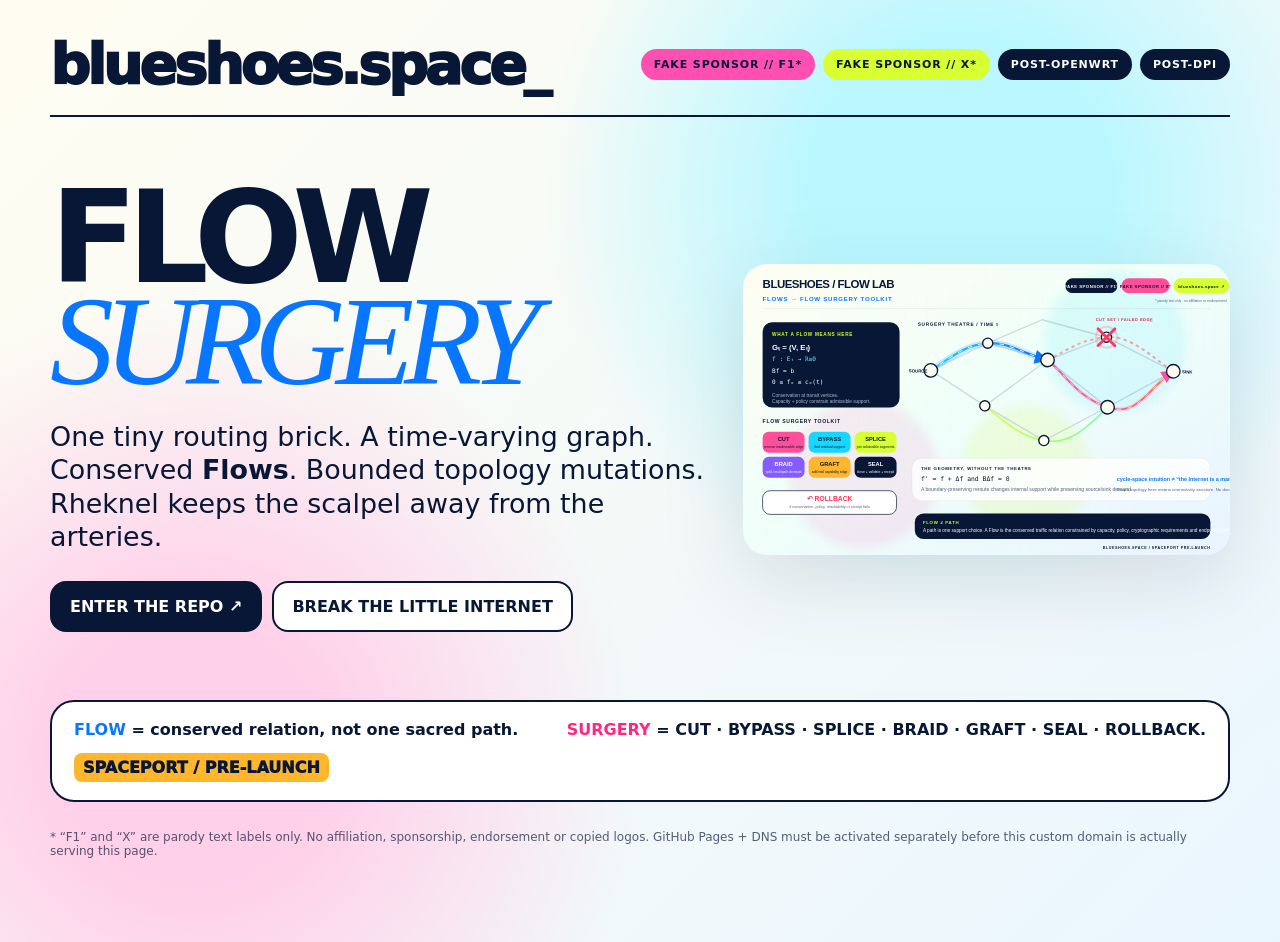
==== docs/index.html @ 3792e221 "docs: add blueshoes.space prelaunch spaceport" ====
<!doctype html>
<html lang="en">
<head>
<meta charset="utf-8" />
<meta name="viewport" content="width=device-width,initial-scale=1" />
<title>blueshoes.space — Flow Surgery Spaceport</title>
<meta name="description" content="Blueshoes Flow Surgery Spaceport: post-OpenWrt, post-VPN, post-DPI, post-quantum routing research." />
<style>
:root{--ink:#071735;--paper:#fffdf1;--cyan:#16d7ff;--pink:#ff4fb2;--lime:#d7ff31;--orange:#ffb62d;--violet:#835dff}
*{box-sizing:border-box}body{margin:0;background:radial-gradient(circle at 75% 20%,#baf7ff 0 12%,transparent 34%),radial-gradient(circle at 15% 80%,#ffd0e9 0 10%,transparent 34%),linear-gradient(135deg,var(--paper),#eaf6ff);color:var(--ink);font-family:Inter,ui-sans-serif,system-ui,-apple-system,BlinkMacSystemFont,"Segoe UI",sans-serif;min-height:100vh}
main{width:min(1180px,calc(100% - 32px));margin:auto;padding:32px 0 72px}.rail{display:flex;gap:10px;flex-wrap:wrap;align-items:center;justify-content:space-between;border-bottom:2px solid var(--ink);padding-bottom:18px}.brand{font-weight:950;font-size:clamp(28px,5vw,56px);letter-spacing:-.06em}.chips{display:flex;gap:8px;flex-wrap:wrap}.chip{padding:9px 13px;border-radius:999px;font-size:11px;font-weight:900;letter-spacing:.08em;background:var(--ink);color:#fff}.chip.f1{background:var(--pink);color:var(--ink)}.chip.x{background:var(--lime);color:var(--ink)}
.hero{padding:70px 0 32px;display:grid;grid-template-columns:1.15fr .85fr;gap:34px;align-items:center}.hero h1{font-size:clamp(54px,10vw,138px);line-height:.8;letter-spacing:-.08em;margin:0}.hero h1 em{font-family:Georgia,serif;font-weight:400;color:#0876ff}.hero p{font-size:clamp(18px,2.1vw,27px);line-height:1.25;max-width:720px}.hero img{width:100%;filter:drop-shadow(0 24px 40px rgba(7,23,53,.12));border-radius:24px}
.actions{display:flex;gap:10px;flex-wrap:wrap;margin-top:24px}.btn{display:inline-block;padding:14px 18px;border:2px solid var(--ink);border-radius:16px;text-decoration:none;color:var(--ink);font-weight:900;background:#fff}.btn.primary{background:var(--ink);color:#fff}.btn:hover{transform:translateY(-2px)}
.band{margin-top:36px;padding:18px 22px;border:2px solid var(--ink);border-radius:24px;background:#fff;display:flex;gap:14px;flex-wrap:wrap;justify-content:space-between;font-weight:800}.flow{color:#0876ff}.surgery{color:#ff277f}.fine{margin-top:28px;font-size:12px;opacity:.68}.status{display:inline-block;background:var(--orange);padding:5px 9px;border-radius:8px;font-weight:950}
@media(max-width:820px){.hero{grid-template-columns:1fr}.hero img{order:-1}.rail{align-items:flex-start}}
@media(prefers-reduced-motion:no-preference){.hero img{animation:float 6s ease-in-out infinite}@keyframes float{50%{transform:translateY(-10px) rotate(.2deg)}}}
</style>
</head>
<body>
<main>
  <div class="rail">
    <div class="brand">blueshoes.space_</div>
    <div class="chips"><span class="chip f1">FAKE SPONSOR // F1*</span><span class="chip x">FAKE SPONSOR // X*</span><span class="chip">POST-OPENWRT</span><span class="chip">POST-DPI</span></div>
  </div>
  <section class="hero">
    <div>
      <h1>FLOW<br/><em>SURGERY</em></h1>
      <p>One tiny routing brick. A time-varying graph. Conserved <strong>Flows</strong>. Bounded topology mutations. Rheknel keeps the scalpel away from the arteries.</p>
      <div class="actions">
        <a class="btn primary" href="https://github.com/timelabs-npo/Blueshoes">ENTER THE REPO ↗</a>
        <a class="btn" href="readme/playground.html">BREAK THE LITTLE INTERNET</a>
      </div>
    </div>
    <img src="readme/assets/flow-surgery.svg" alt="Bright Blueshoes Flow Surgery topology plate" />
  </section>
  <div class="band"><span><span class="flow">FLOW</span> = conserved relation, not one sacred path.</span><span><span class="surgery">SURGERY</span> = CUT · BYPASS · SPLICE · BRAID · GRAFT · SEAL · ROLLBACK.</span><span class="status">SPACEPORT / PRE-LAUNCH</span></div>
  <p class="fine">* “F1” and “X” are parody text labels only. No affiliation, sponsorship, endorsement or copied logos. GitHub Pages + DNS must be activated separately before this custom domain is actually serving this page.</p>
</main>
</body>
</html>
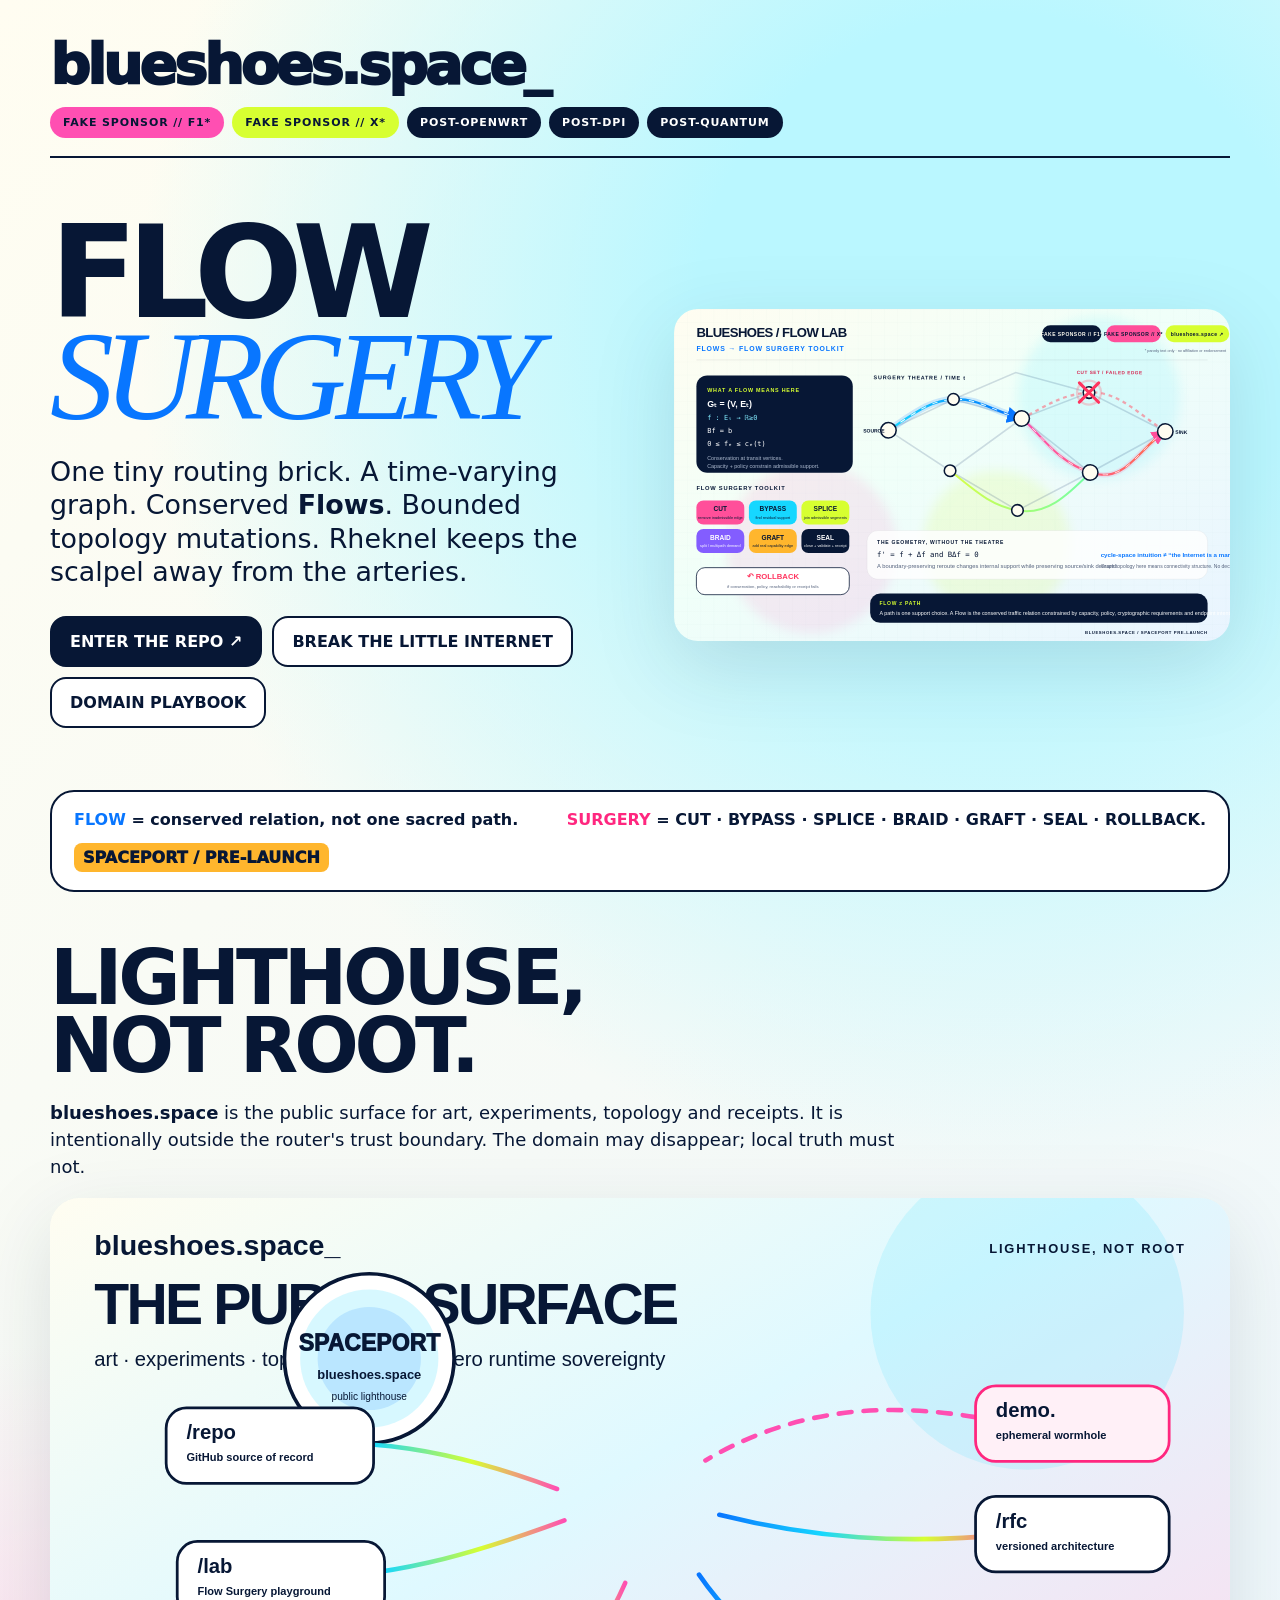
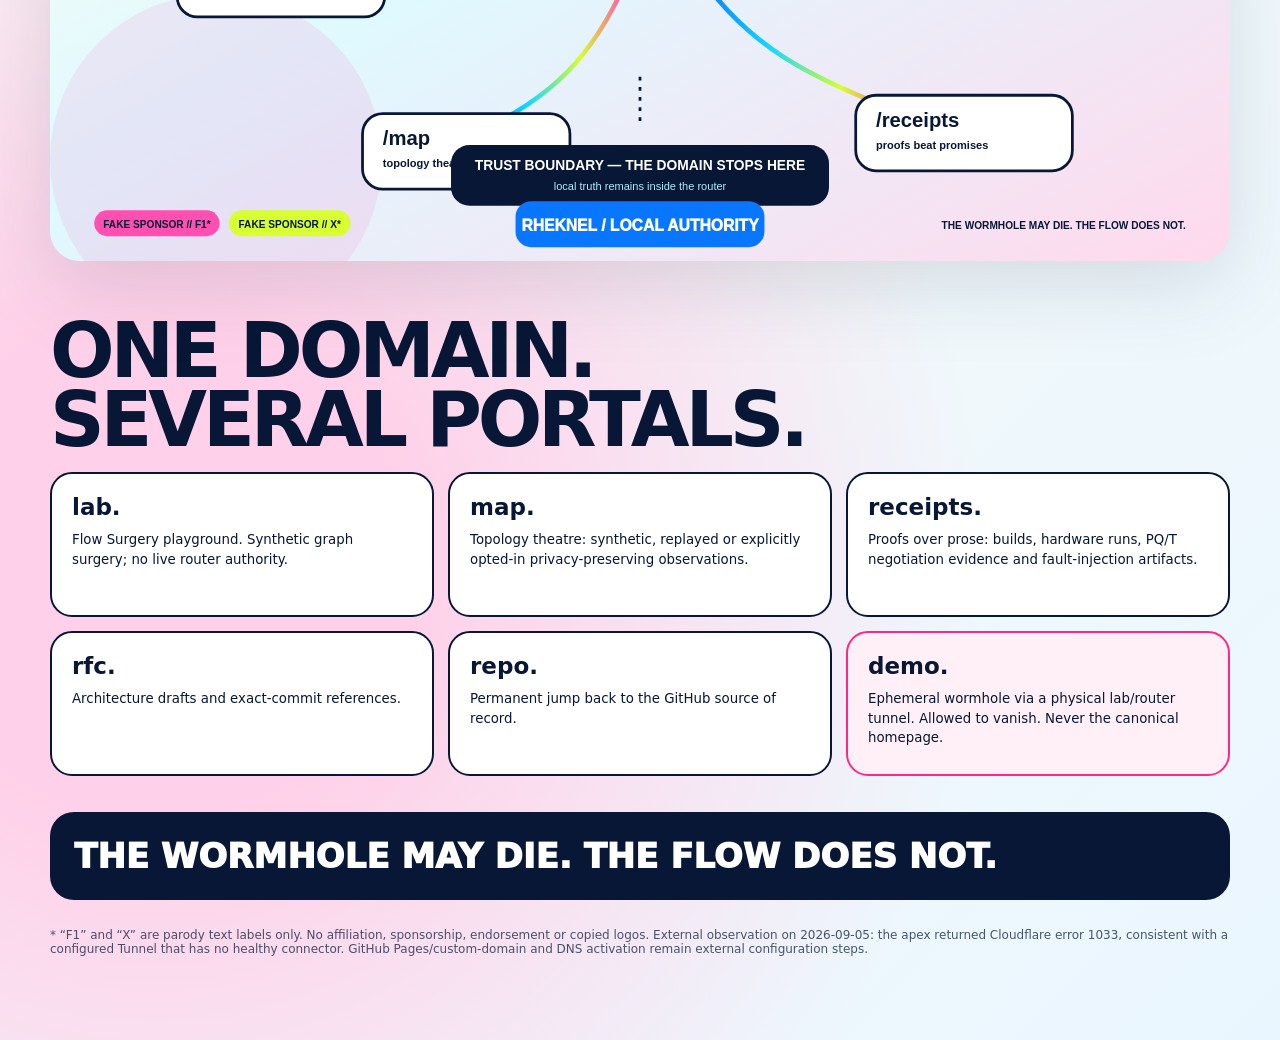
==== commit 520764c9: "docs: turn blueshoes.space into lighthouse spaceport" ====
--- a/docs/index.html
+++ b/docs/index.html
@@ -4,15 +4,16 @@
 <meta charset="utf-8" />
 <meta name="viewport" content="width=device-width,initial-scale=1" />
 <title>blueshoes.space — Flow Surgery Spaceport</title>
-<meta name="description" content="Blueshoes Flow Surgery Spaceport: post-OpenWrt, post-VPN, post-DPI, post-quantum routing research." />
+<meta name="description" content="Blueshoes.space: public lighthouse for Flow Surgery, topology experiments and receipts. Post-OpenWrt, post-VPN, post-DPI, post-quantum routing research." />
 <style>
-:root{--ink:#071735;--paper:#fffdf1;--cyan:#16d7ff;--pink:#ff4fb2;--lime:#d7ff31;--orange:#ffb62d;--violet:#835dff}
-*{box-sizing:border-box}body{margin:0;background:radial-gradient(circle at 75% 20%,#baf7ff 0 12%,transparent 34%),radial-gradient(circle at 15% 80%,#ffd0e9 0 10%,transparent 34%),linear-gradient(135deg,var(--paper),#eaf6ff);color:var(--ink);font-family:Inter,ui-sans-serif,system-ui,-apple-system,BlinkMacSystemFont,"Segoe UI",sans-serif;min-height:100vh}
+:root{--ink:#071735;--paper:#fffdf1;--cyan:#16d7ff;--blue:#0876ff;--pink:#ff4fb2;--lime:#d7ff31;--orange:#ffb62d;--violet:#835dff}
+*{box-sizing:border-box}html{scroll-behavior:smooth}body{margin:0;background:radial-gradient(circle at 78% 12%,#baf7ff 0 12%,transparent 34%),radial-gradient(circle at 12% 82%,#ffd0e9 0 10%,transparent 34%),linear-gradient(135deg,var(--paper),#eaf6ff);color:var(--ink);font-family:Inter,ui-sans-serif,system-ui,-apple-system,BlinkMacSystemFont,"Segoe UI",sans-serif;min-height:100vh}
 main{width:min(1180px,calc(100% - 32px));margin:auto;padding:32px 0 72px}.rail{display:flex;gap:10px;flex-wrap:wrap;align-items:center;justify-content:space-between;border-bottom:2px solid var(--ink);padding-bottom:18px}.brand{font-weight:950;font-size:clamp(28px,5vw,56px);letter-spacing:-.06em}.chips{display:flex;gap:8px;flex-wrap:wrap}.chip{padding:9px 13px;border-radius:999px;font-size:11px;font-weight:900;letter-spacing:.08em;background:var(--ink);color:#fff}.chip.f1{background:var(--pink);color:var(--ink)}.chip.x{background:var(--lime);color:var(--ink)}
-.hero{padding:70px 0 32px;display:grid;grid-template-columns:1.15fr .85fr;gap:34px;align-items:center}.hero h1{font-size:clamp(54px,10vw,138px);line-height:.8;letter-spacing:-.08em;margin:0}.hero h1 em{font-family:Georgia,serif;font-weight:400;color:#0876ff}.hero p{font-size:clamp(18px,2.1vw,27px);line-height:1.25;max-width:720px}.hero img{width:100%;filter:drop-shadow(0 24px 40px rgba(7,23,53,.12));border-radius:24px}
+.hero{padding:64px 0 28px;display:grid;grid-template-columns:1.03fr .97fr;gap:34px;align-items:center}.hero h1{font-size:clamp(54px,10vw,132px);line-height:.8;letter-spacing:-.08em;margin:0}.hero h1 em{font-family:Georgia,serif;font-weight:400;color:var(--blue)}.hero p{font-size:clamp(18px,2.1vw,27px);line-height:1.25;max-width:720px}.hero img,.map img{width:100%;filter:drop-shadow(0 24px 40px rgba(7,23,53,.12));border-radius:24px}
 .actions{display:flex;gap:10px;flex-wrap:wrap;margin-top:24px}.btn{display:inline-block;padding:14px 18px;border:2px solid var(--ink);border-radius:16px;text-decoration:none;color:var(--ink);font-weight:900;background:#fff}.btn.primary{background:var(--ink);color:#fff}.btn:hover{transform:translateY(-2px)}
-.band{margin-top:36px;padding:18px 22px;border:2px solid var(--ink);border-radius:24px;background:#fff;display:flex;gap:14px;flex-wrap:wrap;justify-content:space-between;font-weight:800}.flow{color:#0876ff}.surgery{color:#ff277f}.fine{margin-top:28px;font-size:12px;opacity:.68}.status{display:inline-block;background:var(--orange);padding:5px 9px;border-radius:8px;font-weight:950}
-@media(max-width:820px){.hero{grid-template-columns:1fr}.hero img{order:-1}.rail{align-items:flex-start}}
+.band{margin-top:34px;padding:18px 22px;border:2px solid var(--ink);border-radius:24px;background:#fff;display:flex;gap:14px;flex-wrap:wrap;justify-content:space-between;font-weight:800}.flow{color:var(--blue)}.surgery{color:#ff277f}.status{display:inline-block;background:var(--orange);padding:5px 9px;border-radius:8px;font-weight:950}
+.map{margin-top:52px}.map h2,.surfaces h2{font-size:clamp(34px,6vw,76px);letter-spacing:-.055em;line-height:.9;margin:0 0 18px}.map p,.surfaces p{font-size:18px;line-height:1.5;max-width:850px}.surfaces{margin-top:52px}.grid{display:grid;grid-template-columns:repeat(3,1fr);gap:14px}.card{background:#fff;border:2px solid var(--ink);border-radius:22px;padding:20px;min-height:145px}.card b{font-size:23px}.card small{display:block;margin-top:10px;line-height:1.45}.worm{background:#fff0f7;border-color:#ff277f}.rule{margin-top:36px;padding:24px;border-radius:24px;background:var(--ink);color:#fff;font-size:clamp(20px,3vw,34px);font-weight:950}.fine{margin-top:28px;font-size:12px;opacity:.72}
+@media(max-width:820px){.hero{grid-template-columns:1fr}.hero img{order:-1}.rail{align-items:flex-start}.grid{grid-template-columns:1fr}}
 @media(prefers-reduced-motion:no-preference){.hero img{animation:float 6s ease-in-out infinite}@keyframes float{50%{transform:translateY(-10px) rotate(.2deg)}}}
 </style>
 </head>
@@ -20,8 +21,9 @@
 <main>
   <div class="rail">
     <div class="brand">blueshoes.space_</div>
-    <div class="chips"><span class="chip f1">FAKE SPONSOR // F1*</span><span class="chip x">FAKE SPONSOR // X*</span><span class="chip">POST-OPENWRT</span><span class="chip">POST-DPI</span></div>
+    <div class="chips"><span class="chip f1">FAKE SPONSOR // F1*</span><span class="chip x">FAKE SPONSOR // X*</span><span class="chip">POST-OPENWRT</span><span class="chip">POST-DPI</span><span class="chip">POST-QUANTUM</span></div>
   </div>
+
   <section class="hero">
     <div>
       <h1>FLOW<br/><em>SURGERY</em></h1>
@@ -29,12 +31,34 @@
       <div class="actions">
         <a class="btn primary" href="https://github.com/timelabs-npo/Blueshoes">ENTER THE REPO ↗</a>
         <a class="btn" href="readme/playground.html">BREAK THE LITTLE INTERNET</a>
+        <a class="btn" href="DOMAIN_PLAYBOOK.md">DOMAIN PLAYBOOK</a>
       </div>
     </div>
     <img src="readme/assets/flow-surgery.svg" alt="Bright Blueshoes Flow Surgery topology plate" />
   </section>
+
   <div class="band"><span><span class="flow">FLOW</span> = conserved relation, not one sacred path.</span><span><span class="surgery">SURGERY</span> = CUT · BYPASS · SPLICE · BRAID · GRAFT · SEAL · ROLLBACK.</span><span class="status">SPACEPORT / PRE-LAUNCH</span></div>
-  <p class="fine">* “F1” and “X” are parody text labels only. No affiliation, sponsorship, endorsement or copied logos. GitHub Pages + DNS must be activated separately before this custom domain is actually serving this page.</p>
+
+  <section class="map">
+    <h2>LIGHTHOUSE,<br/>NOT ROOT.</h2>
+    <p><strong>blueshoes.space</strong> is the public surface for art, experiments, topology and receipts. It is intentionally outside the router's trust boundary. The domain may disappear; local truth must not.</p>
+    <img src="readme/assets/spaceport-map.svg" alt="Map of blueshoes.space public surfaces and the local Rheknel trust boundary" />
+  </section>
+
+  <section class="surfaces">
+    <h2>ONE DOMAIN.<br/>SEVERAL PORTALS.</h2>
+    <div class="grid">
+      <div class="card"><b>lab.</b><small>Flow Surgery playground. Synthetic graph surgery; no live router authority.</small></div>
+      <div class="card"><b>map.</b><small>Topology theatre: synthetic, replayed or explicitly opted-in privacy-preserving observations.</small></div>
+      <div class="card"><b>receipts.</b><small>Proofs over prose: builds, hardware runs, PQ/T negotiation evidence and fault-injection artifacts.</small></div>
+      <div class="card"><b>rfc.</b><small>Architecture drafts and exact-commit references.</small></div>
+      <div class="card"><b>repo.</b><small>Permanent jump back to the GitHub source of record.</small></div>
+      <div class="card worm"><b>demo.</b><small>Ephemeral wormhole via a physical lab/router tunnel. Allowed to vanish. Never the canonical homepage.</small></div>
+    </div>
+    <div class="rule">THE WORMHOLE MAY DIE. THE FLOW DOES NOT.</div>
+  </section>
+
+  <p class="fine">* “F1” and “X” are parody text labels only. No affiliation, sponsorship, endorsement or copied logos. External observation on 2026-09-05: the apex returned Cloudflare error 1033, consistent with a configured Tunnel that has no healthy connector. GitHub Pages/custom-domain and DNS activation remain external configuration steps.</p>
 </main>
 </body>
 </html>
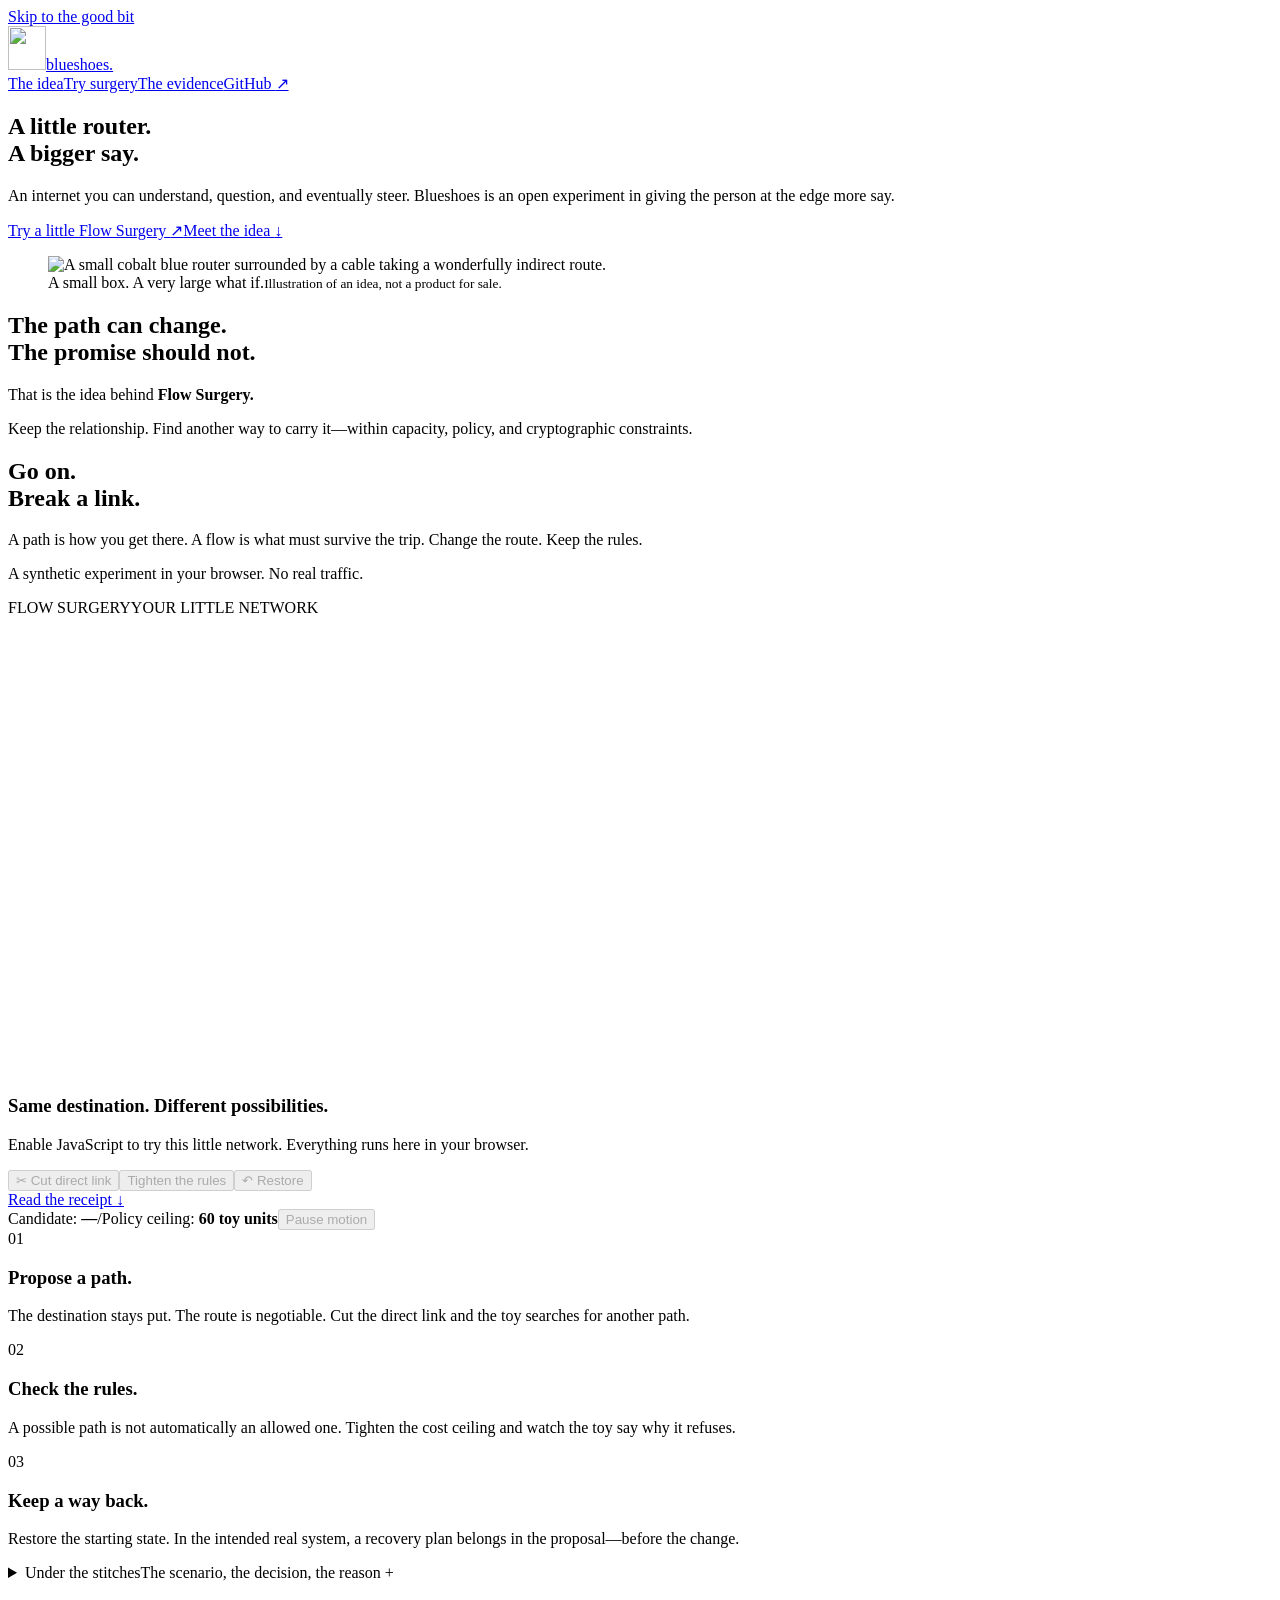
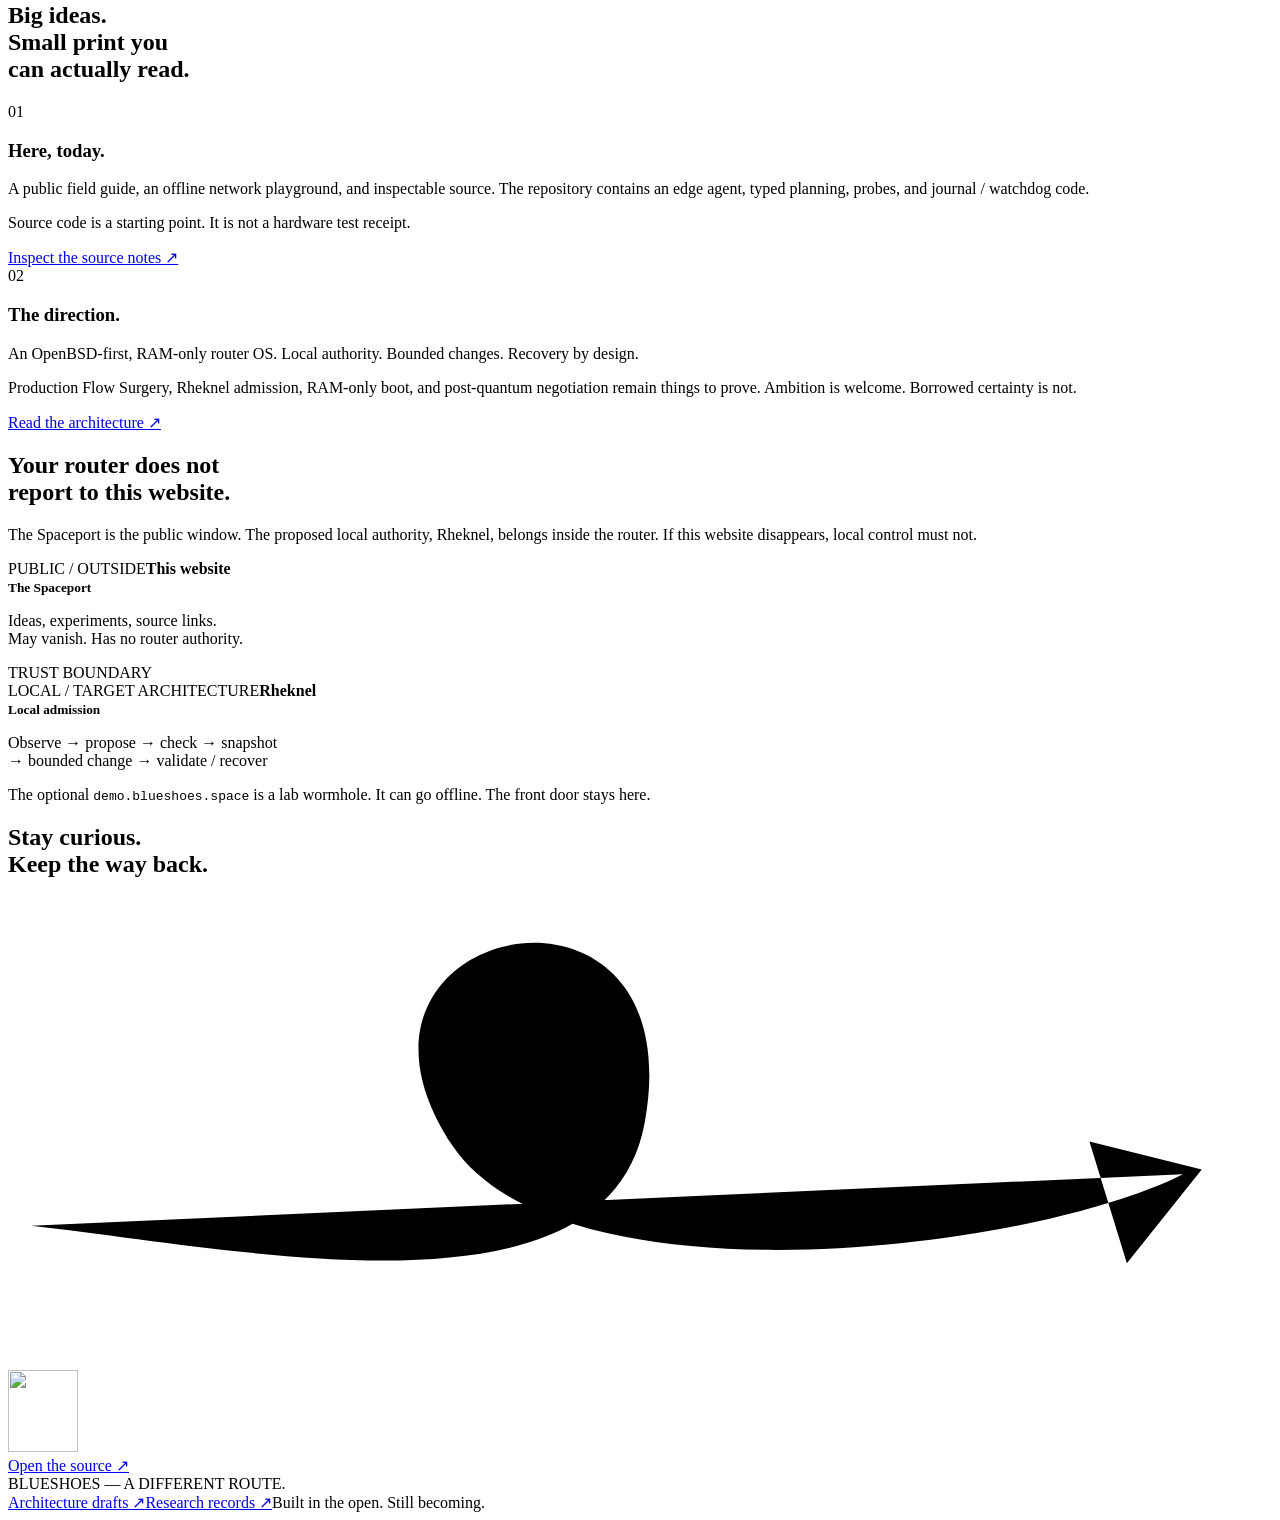
==== commit 50314ad6: "Make the Spaceport permanent and rebuild its public experience" ====
--- a/docs/index.html
+++ b/docs/index.html
@@ -1,64 +1,65 @@
 <!doctype html>
 <html lang="en">
 <head>
-<meta charset="utf-8" />
-<meta name="viewport" content="width=device-width,initial-scale=1" />
-<title>blueshoes.space — Flow Surgery Spaceport</title>
-<meta name="description" content="Blueshoes.space: public lighthouse for Flow Surgery, topology experiments and receipts. Post-OpenWrt, post-VPN, post-DPI, post-quantum routing research." />
-<style>
-:root{--ink:#071735;--paper:#fffdf1;--cyan:#16d7ff;--blue:#0876ff;--pink:#ff4fb2;--lime:#d7ff31;--orange:#ffb62d;--violet:#835dff}
-*{box-sizing:border-box}html{scroll-behavior:smooth}body{margin:0;background:radial-gradient(circle at 78% 12%,#baf7ff 0 12%,transparent 34%),radial-gradient(circle at 12% 82%,#ffd0e9 0 10%,transparent 34%),linear-gradient(135deg,var(--paper),#eaf6ff);color:var(--ink);font-family:Inter,ui-sans-serif,system-ui,-apple-system,BlinkMacSystemFont,"Segoe UI",sans-serif;min-height:100vh}
-main{width:min(1180px,calc(100% - 32px));margin:auto;padding:32px 0 72px}.rail{display:flex;gap:10px;flex-wrap:wrap;align-items:center;justify-content:space-between;border-bottom:2px solid var(--ink);padding-bottom:18px}.brand{font-weight:950;font-size:clamp(28px,5vw,56px);letter-spacing:-.06em}.chips{display:flex;gap:8px;flex-wrap:wrap}.chip{padding:9px 13px;border-radius:999px;font-size:11px;font-weight:900;letter-spacing:.08em;background:var(--ink);color:#fff}.chip.f1{background:var(--pink);color:var(--ink)}.chip.x{background:var(--lime);color:var(--ink)}
-.hero{padding:64px 0 28px;display:grid;grid-template-columns:1.03fr .97fr;gap:34px;align-items:center}.hero h1{font-size:clamp(54px,10vw,132px);line-height:.8;letter-spacing:-.08em;margin:0}.hero h1 em{font-family:Georgia,serif;font-weight:400;color:var(--blue)}.hero p{font-size:clamp(18px,2.1vw,27px);line-height:1.25;max-width:720px}.hero img,.map img{width:100%;filter:drop-shadow(0 24px 40px rgba(7,23,53,.12));border-radius:24px}
-.actions{display:flex;gap:10px;flex-wrap:wrap;margin-top:24px}.btn{display:inline-block;padding:14px 18px;border:2px solid var(--ink);border-radius:16px;text-decoration:none;color:var(--ink);font-weight:900;background:#fff}.btn.primary{background:var(--ink);color:#fff}.btn:hover{transform:translateY(-2px)}
-.band{margin-top:34px;padding:18px 22px;border:2px solid var(--ink);border-radius:24px;background:#fff;display:flex;gap:14px;flex-wrap:wrap;justify-content:space-between;font-weight:800}.flow{color:var(--blue)}.surgery{color:#ff277f}.status{display:inline-block;background:var(--orange);padding:5px 9px;border-radius:8px;font-weight:950}
-.map{margin-top:52px}.map h2,.surfaces h2{font-size:clamp(34px,6vw,76px);letter-spacing:-.055em;line-height:.9;margin:0 0 18px}.map p,.surfaces p{font-size:18px;line-height:1.5;max-width:850px}.surfaces{margin-top:52px}.grid{display:grid;grid-template-columns:repeat(3,1fr);gap:14px}.card{background:#fff;border:2px solid var(--ink);border-radius:22px;padding:20px;min-height:145px}.card b{font-size:23px}.card small{display:block;margin-top:10px;line-height:1.45}.worm{background:#fff0f7;border-color:#ff277f}.rule{margin-top:36px;padding:24px;border-radius:24px;background:var(--ink);color:#fff;font-size:clamp(20px,3vw,34px);font-weight:950}.fine{margin-top:28px;font-size:12px;opacity:.72}
-@media(max-width:820px){.hero{grid-template-columns:1fr}.hero img{order:-1}.rail{align-items:flex-start}.grid{grid-template-columns:1fr}}
-@media(prefers-reduced-motion:no-preference){.hero img{animation:float 6s ease-in-out infinite}@keyframes float{50%{transform:translateY(-10px) rotate(.2deg)}}}
-</style>
+<meta charset="utf-8">
+<meta name="viewport" content="width=device-width, initial-scale=1">
+<meta name="theme-color" content="#f4f3ed">
+<meta name="description" content="A little router. A bigger say. Meet Blueshoes: an open experiment in local network control. Try Flow Surgery, break a route, and keep a way back.">
+<meta property="og:title" content="Blueshoes — A little router. A bigger say.">
+<meta property="og:description" content="Change the path. Keep the promise. An open experiment in an internet you can understand, question, and eventually steer.">
+<meta property="og:image" content="https://blueshoes.space/readme/assets/spaceport-router.png">
+<meta property="og:url" content="https://blueshoes.space/">
+<meta name="twitter:card" content="summary_large_image">
+<meta http-equiv="Content-Security-Policy" content="default-src 'none'; script-src 'self'; style-src 'self'; img-src 'self' data:; font-src 'self'; connect-src 'none'; base-uri 'none'; form-action 'none'">
+<link rel="canonical" href="https://blueshoes.space/">
+<link rel="icon" type="image/png" href="/readme/assets/spaceport-soles.png">
+<link rel="preload" href="/readme/assets/fonts/BarlowCondensed-Bold.ttf" as="font" type="font/ttf" crossorigin>
+<link rel="stylesheet" href="/spaceport.css">
+<script src="/spaceport.js" defer></script>
+<title>Blueshoes — A little router. A bigger say. | Flow Surgery Spaceport</title>
 </head>
 <body>
-<main>
-  <div class="rail">
-    <div class="brand">blueshoes.space_</div>
-    <div class="chips"><span class="chip f1">FAKE SPONSOR // F1*</span><span class="chip x">FAKE SPONSOR // X*</span><span class="chip">POST-OPENWRT</span><span class="chip">POST-DPI</span><span class="chip">POST-QUANTUM</span></div>
-  </div>
-
-  <section class="hero">
-    <div>
-      <h1>FLOW<br/><em>SURGERY</em></h1>
-      <p>One tiny routing brick. A time-varying graph. Conserved <strong>Flows</strong>. Bounded topology mutations. Rheknel keeps the scalpel away from the arteries.</p>
-      <div class="actions">
-        <a class="btn primary" href="https://github.com/timelabs-npo/Blueshoes">ENTER THE REPO ↗</a>
-        <a class="btn" href="readme/playground.html">BREAK THE LITTLE INTERNET</a>
-        <a class="btn" href="DOMAIN_PLAYBOOK.md">DOMAIN PLAYBOOK</a>
-      </div>
+<a class="skip-link" href="#main">Skip to the good bit</a>
+<header class="site-header shell">
+  <a class="wordmark" href="/" aria-label="Blueshoes home"><img src="/readme/assets/spaceport-soles.png" width="38" height="44" alt="">blueshoes.</a>
+  <nav aria-label="Main navigation"><a href="#idea">The idea</a><a href="#surgery">Try surgery</a><a href="#evidence">The evidence</a><a class="source-link" href="/repo">GitHub <span aria-hidden="true">↗</span></a></nav>
+</header>
+<main id="main">
+  <section class="hero shell" aria-labelledby="hero-title">
+    <div class="hero-copy">
+      <h1 id="hero-title">A little router.<br>A bigger say.</h1>
+      <p>An internet you can understand, question, and eventually steer. Blueshoes is an open experiment in giving the person at the edge more say.</p>
+      <div class="hero-actions"><a class="button button-blue" href="#surgery">Try a little Flow Surgery <span aria-hidden="true">↗</span></a><a class="text-link" href="#idea">Meet the idea <span aria-hidden="true">↓</span></a></div>
     </div>
-    <img src="readme/assets/flow-surgery.svg" alt="Bright Blueshoes Flow Surgery topology plate" />
+    <figure class="hero-art"><img src="/readme/assets/spaceport-router.png" width="1536" height="1024" fetchpriority="high" alt="A small cobalt blue router surrounded by a cable taking a wonderfully indirect route."><figcaption>A small box. A very large what if.<small>Illustration of an idea, not a product for sale.</small></figcaption></figure>
   </section>
-
-  <div class="band"><span><span class="flow">FLOW</span> = conserved relation, not one sacred path.</span><span><span class="surgery">SURGERY</span> = CUT · BYPASS · SPLICE · BRAID · GRAFT · SEAL · ROLLBACK.</span><span class="status">SPACEPORT / PRE-LAUNCH</span></div>
-
-  <section class="map">
-    <h2>LIGHTHOUSE,<br/>NOT ROOT.</h2>
-    <p><strong>blueshoes.space</strong> is the public surface for art, experiments, topology and receipts. It is intentionally outside the router's trust boundary. The domain may disappear; local truth must not.</p>
-    <img src="readme/assets/spaceport-map.svg" alt="Map of blueshoes.space public surfaces and the local Rheknel trust boundary" />
+  <section class="manifesto shell" id="idea" aria-labelledby="idea-title">
+    <h2 id="idea-title">The path can change.<br>The promise should not.</h2>
+    <div><p>That is the idea behind <strong>Flow Surgery.</strong></p><p class="small-copy">Keep the relationship. Find another way to carry it—within capacity, policy, and cryptographic constraints.</p></div>
   </section>
-
-  <section class="surfaces">
-    <h2>ONE DOMAIN.<br/>SEVERAL PORTALS.</h2>
-    <div class="grid">
-      <div class="card"><b>lab.</b><small>Flow Surgery playground. Synthetic graph surgery; no live router authority.</small></div>
-      <div class="card"><b>map.</b><small>Topology theatre: synthetic, replayed or explicitly opted-in privacy-preserving observations.</small></div>
-      <div class="card"><b>receipts.</b><small>Proofs over prose: builds, hardware runs, PQ/T negotiation evidence and fault-injection artifacts.</small></div>
-      <div class="card"><b>rfc.</b><small>Architecture drafts and exact-commit references.</small></div>
-      <div class="card"><b>repo.</b><small>Permanent jump back to the GitHub source of record.</small></div>
-      <div class="card worm"><b>demo.</b><small>Ephemeral wormhole via a physical lab/router tunnel. Allowed to vanish. Never the canonical homepage.</small></div>
+  <section class="surgery-section shell" id="surgery" aria-labelledby="surgery-title">
+    <div class="section-intro"><h2 id="surgery-title">Go on.<br>Break a link.</h2><div><p>A path is how you get there. A flow is what must survive the trip. Change the route. Keep the rules.</p><p class="annotation">A synthetic experiment in your browser. No real traffic.</p></div></div>
+    <div class="theatre" id="surgery-theatre">
+      <div class="theatre-top"><span>FLOW SURGERY</span><span id="surgery-phase">YOUR LITTLE NETWORK</span></div>
+      <svg id="surgery-network" viewBox="0 0 1000 360" role="group" aria-label="Interactive synthetic network. Use the buttons below, or focus a link and press Enter to cut or restore it."><g id="flow-edges"></g><g id="flow-nodes"></g></svg>
+      <div class="theatre-story" aria-live="polite" aria-atomic="true"><h3 id="surgery-caption">Same destination. Different possibilities.</h3><p id="surgery-detail">Enable JavaScript to try this little network. Everything runs here in your browser.</p></div>
+      <div class="theatre-controls"><div class="action-cluster"><button id="cut-link" type="button" disabled><span aria-hidden="true">✂</span> Cut direct link</button><button id="tighten-rules" type="button" disabled>Tighten the rules</button><button id="restore-network" type="button" disabled><span aria-hidden="true">↶</span> Restore</button></div><a href="#receipt" class="receipt-jump">Read the receipt <span aria-hidden="true">↓</span></a></div>
+      <div class="theatre-bottom"><span>Candidate: <strong id="surgery-cost">—</strong><span class="divider">/</span>Policy ceiling: <strong id="surgery-limit">60 toy units</strong></span><button id="pause-flow" type="button" class="quiet-button" disabled>Pause motion</button></div>
     </div>
-    <div class="rule">THE WORMHOLE MAY DIE. THE FLOW DOES NOT.</div>
+    <div class="steps"><article><span class="step-number">01</span><h3>Propose a path.</h3><p>The destination stays put. The route is negotiable. Cut the direct link and the toy searches for another path.</p></article><article><span class="step-number">02</span><h3>Check the rules.</h3><p>A possible path is not automatically an allowed one. Tighten the cost ceiling and watch the toy say why it refuses.</p></article><article><span class="step-number">03</span><h3>Keep a way back.</h3><p>Restore the starting state. In the intended real system, a recovery plan belongs in the proposal—before the change.</p></article></div>
+    <details class="receipt-panel" id="receipt"><summary><span>Under the stitches</span><span class="annotation">The scenario, the decision, the reason <span aria-hidden="true">+</span></span></summary><div class="receipt-content"><div><h3>No magic. A small graph.</h3><p>The toy searches seven weighted links for the cheapest available path, then checks your cost ceiling. These are abstract toy units, not speed, latency, or measured network traffic.</p><p>Real Flow Surgery would also have to prove capacity, policy, cryptographic requirements, and recovery. This sketch demonstrates the question, not a working router.</p><button id="save-receipt" class="button button-ink" type="button" disabled>Save this scenario <span aria-hidden="true">↓</span></button><a class="text-link" href="/lab">Visit the full playground ↗</a></div><pre id="surgery-receipt" tabindex="0" aria-label="Synthetic scenario receipt">The receipt appears when JavaScript is enabled.</pre></div></details>
   </section>
-
-  <p class="fine">* “F1” and “X” are parody text labels only. No affiliation, sponsorship, endorsement or copied logos. External observation on 2026-09-05: the apex returned Cloudflare error 1033, consistent with a configured Tunnel that has no healthy connector. GitHub Pages/custom-domain and DNS activation remain external configuration steps.</p>
+  <section class="evidence-section shell" id="evidence" aria-labelledby="evidence-title">
+    <h2 id="evidence-title">Big ideas.<br>Small print you<br>can actually read.</h2>
+    <div class="evidence-rows"><article><span class="annotation">01</span><div><h3>Here, today.</h3><p>A public field guide, an offline network playground, and inspectable source. The repository contains an edge agent, typed planning, probes, and journal / watchdog code.</p><p class="small-copy">Source code is a starting point. It is not a hardware test receipt.</p><a href="https://github.com/timelabs-npo/Blueshoes/blob/main/docs/readme/SOURCE_NOTES.md" class="text-link">Inspect the source notes ↗</a></div></article><article><span class="annotation">02</span><div><h3>The direction.</h3><p>An OpenBSD-first, RAM-only router OS. Local authority. Bounded changes. Recovery by design.</p><p class="small-copy">Production Flow Surgery, Rheknel admission, RAM-only boot, and post-quantum negotiation remain things to prove. Ambition is welcome. Borrowed certainty is not.</p><a class="text-link" href="https://github.com/timelabs-npo/Blueshoes#-flows-not-routes">Read the architecture ↗</a></div></article></div>
+  </section>
+  <section class="boundary-section shell" aria-labelledby="boundary-title">
+    <div class="boundary-intro"><h2 id="boundary-title">Your router does not<br>report to this website.</h2><p>The Spaceport is the public window. The proposed local authority, Rheknel, belongs inside the router. If this website disappears, local control must not.</p></div>
+    <div class="boundary-diagram" aria-label="Target architecture: the public Spaceport is outside the local router trust boundary."><div class="boundary-outside"><span class="annotation">PUBLIC / OUTSIDE</span><strong>This website<br><small>The Spaceport</small></strong><p>Ideas, experiments, source links.<br>May vanish. Has no router authority.</p></div><div class="boundary-divider"><span>TRUST BOUNDARY</span></div><div class="boundary-inside"><span class="annotation">LOCAL / TARGET ARCHITECTURE</span><strong>Rheknel<br><small>Local admission</small></strong><p>Observe → propose → check → snapshot<br>→ bounded change → validate / recover</p></div></div>
+    <p class="boundary-note">The optional <code>demo.blueshoes.space</code> is a lab wormhole. It can go offline. The front door stays here.</p>
+  </section>
+  <section class="closing" aria-labelledby="closing-title"><div class="shell closing-inner"><h2 id="closing-title">Stay curious.<br>Keep the way back.</h2><div class="closing-route" aria-hidden="true"><svg viewBox="0 0 270 100"><path d="M5 70 C50 75 128 92 136 48 C147 -12 63 5 95 53 C118 87 217 76 251 59 M231 52 L255 58 L239 78"/></svg><img src="/readme/assets/spaceport-soles.png" width="70" height="82" alt=""></div><a class="button button-ink" href="/repo">Open the source <span aria-hidden="true">↗</span></a></div></section>
 </main>
+<footer class="site-footer shell"><span>BLUESHOES — A DIFFERENT ROUTE.</span><div><a href="/rfc">Architecture drafts ↗</a><a href="/receipts">Research records ↗</a><span>Built in the open. Still becoming.</span></div></footer>
 </body>
 </html>
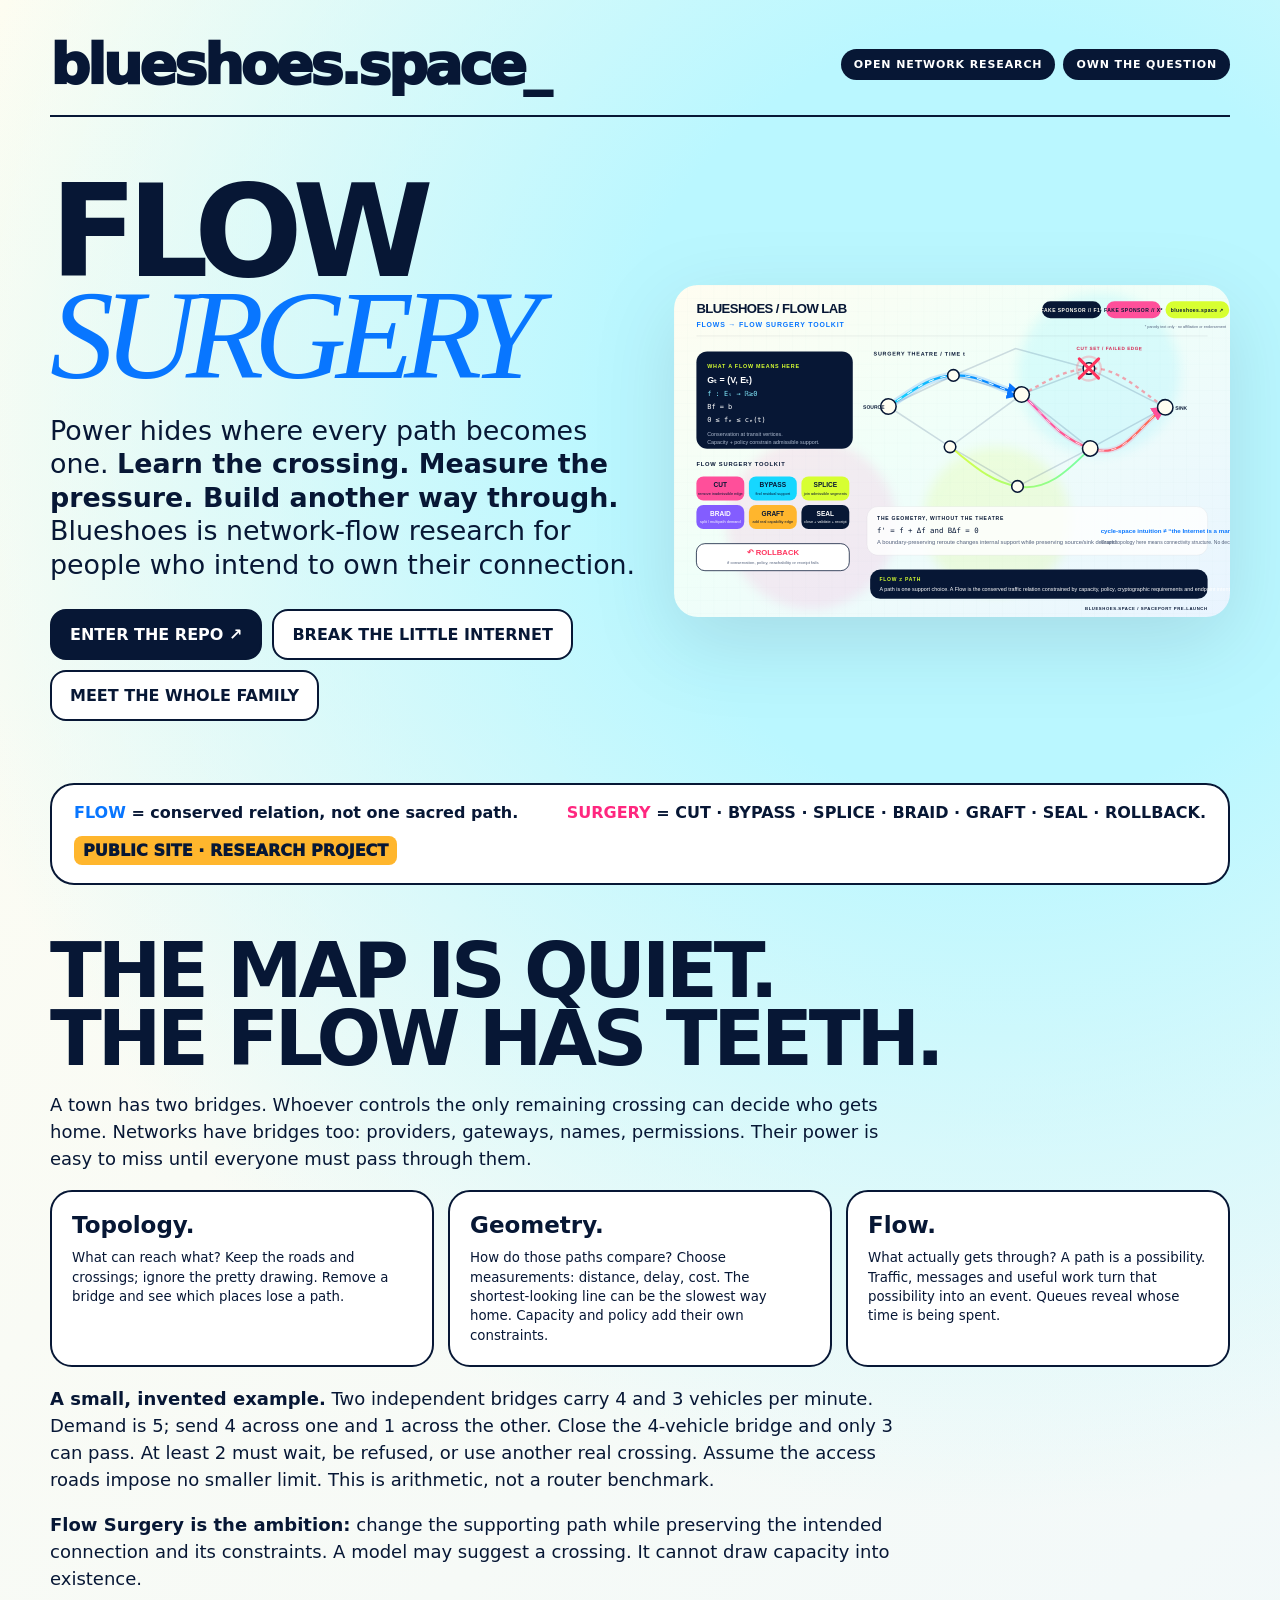
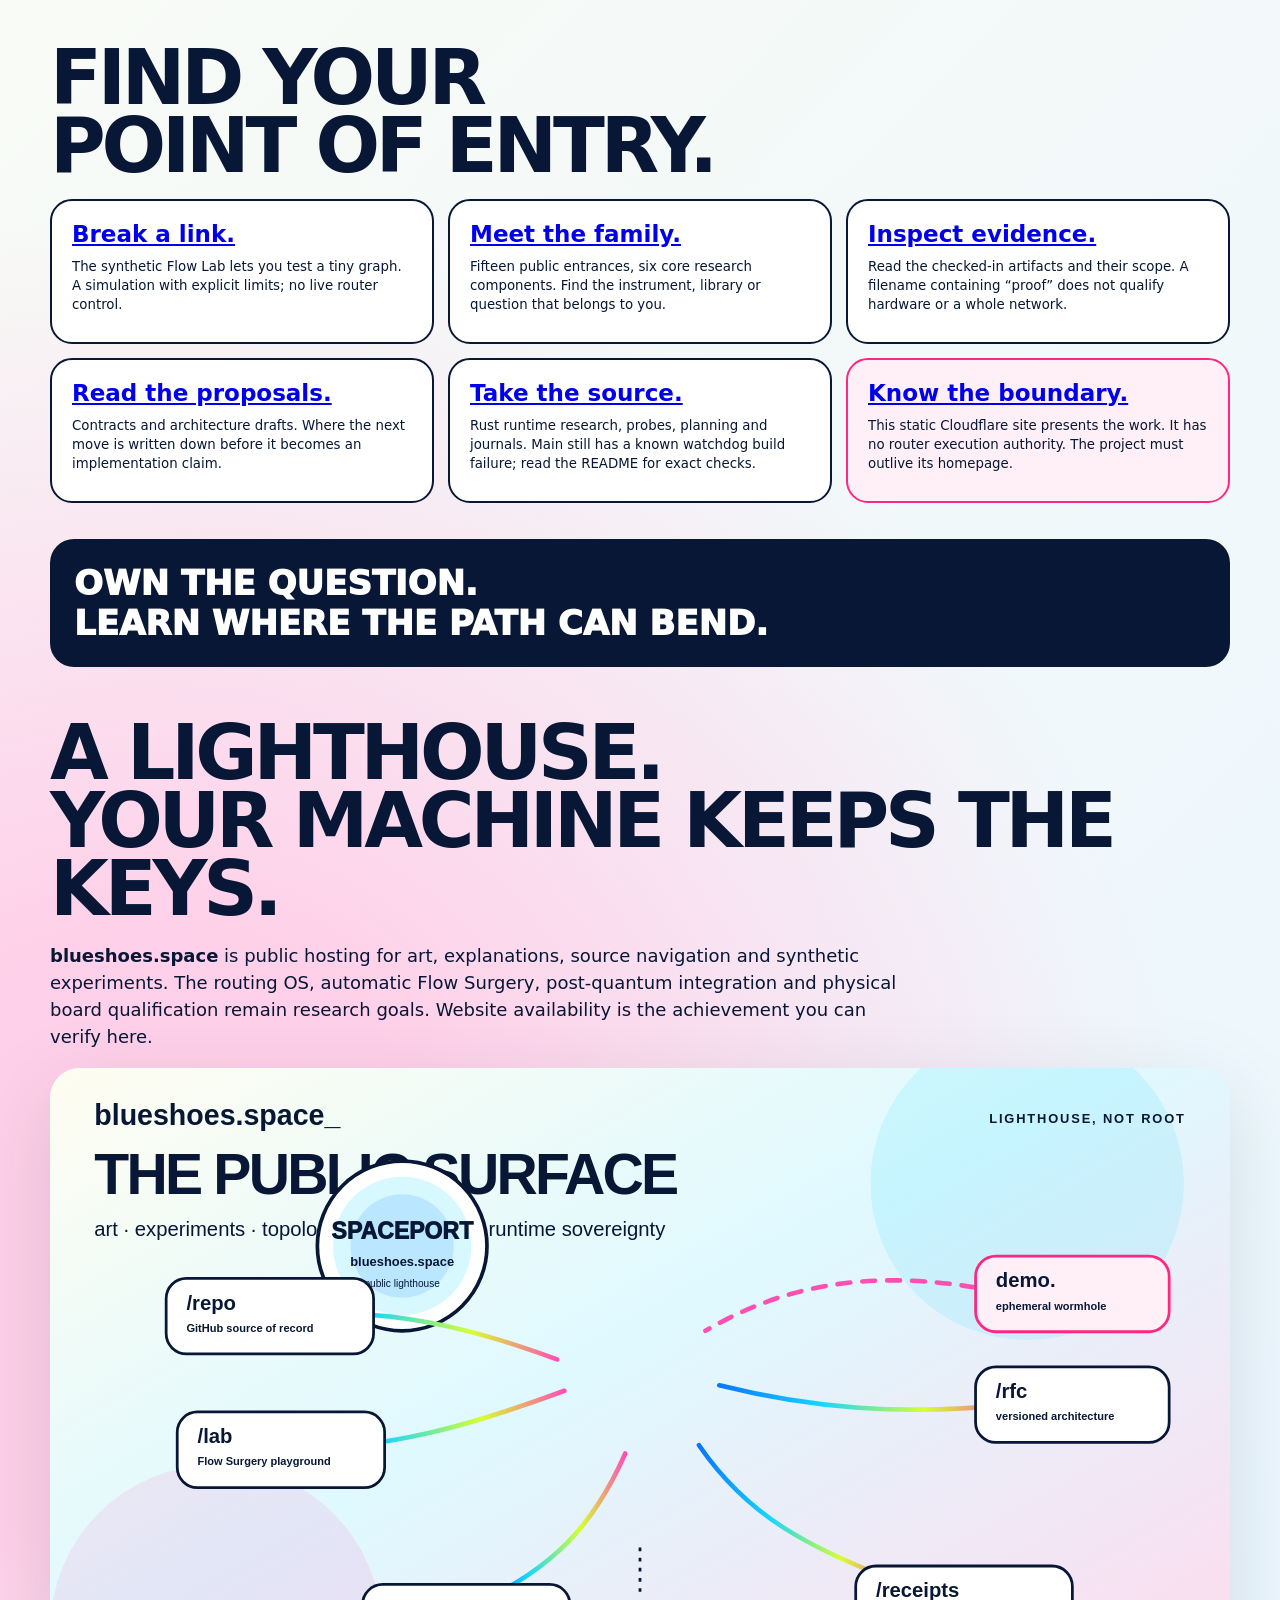
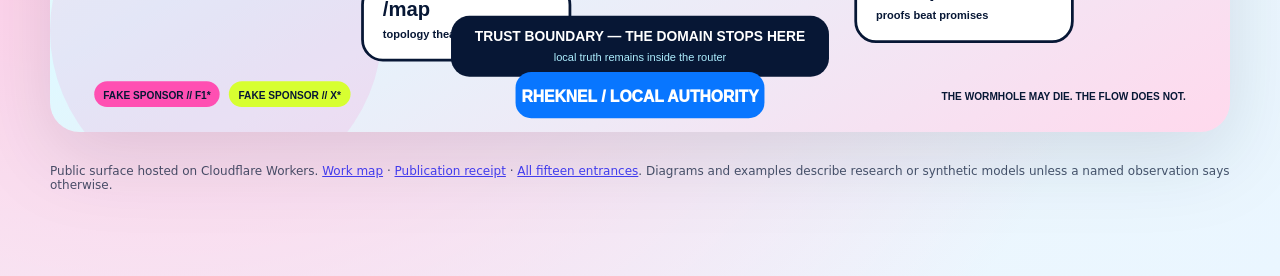
==== commit c15ae95e: "docs: checkpoint public site draft and next visual reference" ====
--- a/docs/index.html
+++ b/docs/index.html
@@ -1,65 +1,75 @@
 <!doctype html>
 <html lang="en">
 <head>
-<meta charset="utf-8">
-<meta name="viewport" content="width=device-width, initial-scale=1">
-<meta name="theme-color" content="#f4f3ed">
-<meta name="description" content="A little router. A bigger say. Meet Blueshoes: an open experiment in local network control. Try Flow Surgery, break a route, and keep a way back.">
-<meta property="og:title" content="Blueshoes — A little router. A bigger say.">
-<meta property="og:description" content="Change the path. Keep the promise. An open experiment in an internet you can understand, question, and eventually steer.">
-<meta property="og:image" content="https://blueshoes.space/readme/assets/spaceport-router.png">
-<meta property="og:url" content="https://blueshoes.space/">
-<meta name="twitter:card" content="summary_large_image">
-<meta http-equiv="Content-Security-Policy" content="default-src 'none'; script-src 'self'; style-src 'self'; img-src 'self' data:; font-src 'self'; connect-src 'none'; base-uri 'none'; form-action 'none'">
-<link rel="canonical" href="https://blueshoes.space/">
-<link rel="icon" type="image/png" href="/readme/assets/spaceport-soles.png">
-<link rel="preload" href="/readme/assets/fonts/BarlowCondensed-Bold.ttf" as="font" type="font/ttf" crossorigin>
-<link rel="stylesheet" href="/spaceport.css">
-<script src="/spaceport.js" defer></script>
-<title>Blueshoes — A little router. A bigger say. | Flow Surgery Spaceport</title>
+<meta charset="utf-8" />
+<meta name="viewport" content="width=device-width,initial-scale=1" />
+<title>blueshoes.space — Flow Surgery Spaceport</title>
+<meta name="description" content="Blueshoes.space: public lighthouse for Flow Surgery, topology experiments and receipts. Post-OpenWrt, post-VPN, post-DPI, post-quantum routing research." />
+<style>
+:root{--ink:#071735;--paper:#fffdf1;--cyan:#16d7ff;--blue:#0876ff;--pink:#ff4fb2;--lime:#d7ff31;--orange:#ffb62d;--violet:#835dff}
+*{box-sizing:border-box}html{scroll-behavior:smooth}body{margin:0;background:radial-gradient(circle at 78% 12%,#baf7ff 0 12%,transparent 34%),radial-gradient(circle at 12% 82%,#ffd0e9 0 10%,transparent 34%),linear-gradient(135deg,var(--paper),#eaf6ff);color:var(--ink);font-family:Inter,ui-sans-serif,system-ui,-apple-system,BlinkMacSystemFont,"Segoe UI",sans-serif;min-height:100vh}
+main{width:min(1180px,calc(100% - 32px));margin:auto;padding:32px 0 72px}.rail{display:flex;gap:10px;flex-wrap:wrap;align-items:center;justify-content:space-between;border-bottom:2px solid var(--ink);padding-bottom:18px}.brand{font-weight:950;font-size:clamp(28px,5vw,56px);letter-spacing:-.06em}.chips{display:flex;gap:8px;flex-wrap:wrap}.chip{padding:9px 13px;border-radius:999px;font-size:11px;font-weight:900;letter-spacing:.08em;background:var(--ink);color:#fff}.chip.f1{background:var(--pink);color:var(--ink)}.chip.x{background:var(--lime);color:var(--ink)}
+.hero{padding:64px 0 28px;display:grid;grid-template-columns:1.03fr .97fr;gap:34px;align-items:center}.hero h1{font-size:clamp(54px,10vw,132px);line-height:.8;letter-spacing:-.08em;margin:0}.hero h1 em{font-family:Georgia,serif;font-weight:400;color:var(--blue)}.hero p{font-size:clamp(18px,2.1vw,27px);line-height:1.25;max-width:720px}.hero img,.map img{width:100%;filter:drop-shadow(0 24px 40px rgba(7,23,53,.12));border-radius:24px}
+.actions{display:flex;gap:10px;flex-wrap:wrap;margin-top:24px}.btn{display:inline-block;padding:14px 18px;border:2px solid var(--ink);border-radius:16px;text-decoration:none;color:var(--ink);font-weight:900;background:#fff}.btn.primary{background:var(--ink);color:#fff}.btn:hover{transform:translateY(-2px)}
+.band{margin-top:34px;padding:18px 22px;border:2px solid var(--ink);border-radius:24px;background:#fff;display:flex;gap:14px;flex-wrap:wrap;justify-content:space-between;font-weight:800}.flow{color:var(--blue)}.surgery{color:#ff277f}.status{display:inline-block;background:var(--orange);padding:5px 9px;border-radius:8px;font-weight:950}
+.map{margin-top:52px}.map h2,.surfaces h2{font-size:clamp(34px,6vw,76px);letter-spacing:-.055em;line-height:.9;margin:0 0 18px}.map p,.surfaces p{font-size:18px;line-height:1.5;max-width:850px}.surfaces{margin-top:52px}.grid{display:grid;grid-template-columns:repeat(3,1fr);gap:14px}.card{background:#fff;border:2px solid var(--ink);border-radius:22px;padding:20px;min-height:145px}.card b{font-size:23px}.card small{display:block;margin-top:10px;line-height:1.45}.worm{background:#fff0f7;border-color:#ff277f}.rule{margin-top:36px;padding:24px;border-radius:24px;background:var(--ink);color:#fff;font-size:clamp(20px,3vw,34px);font-weight:950}.fine{margin-top:28px;font-size:12px;opacity:.72}
+@media(max-width:820px){.hero{grid-template-columns:1fr}.hero img{order:-1}.rail{align-items:flex-start}.grid{grid-template-columns:1fr}}
+@media(prefers-reduced-motion:no-preference){.hero img{animation:float 6s ease-in-out infinite}@keyframes float{50%{transform:translateY(-10px) rotate(.2deg)}}}
+</style>
 </head>
 <body>
-<a class="skip-link" href="#main">Skip to the good bit</a>
-<header class="site-header shell">
-  <a class="wordmark" href="/" aria-label="Blueshoes home"><img src="/readme/assets/spaceport-soles.png" width="38" height="44" alt="">blueshoes.</a>
-  <nav aria-label="Main navigation"><a href="#idea">The idea</a><a href="#surgery">Try surgery</a><a href="#evidence">The evidence</a><a class="source-link" href="/repo">GitHub <span aria-hidden="true">↗</span></a></nav>
-</header>
-<main id="main">
-  <section class="hero shell" aria-labelledby="hero-title">
-    <div class="hero-copy">
-      <h1 id="hero-title">A little router.<br>A bigger say.</h1>
-      <p>An internet you can understand, question, and eventually steer. Blueshoes is an open experiment in giving the person at the edge more say.</p>
-      <div class="hero-actions"><a class="button button-blue" href="#surgery">Try a little Flow Surgery <span aria-hidden="true">↗</span></a><a class="text-link" href="#idea">Meet the idea <span aria-hidden="true">↓</span></a></div>
+<main>
+  <div class="rail">
+    <div class="brand">blueshoes.space_</div>
+    <div class="chips"><span class="chip">OPEN NETWORK RESEARCH</span><span class="chip">OWN THE QUESTION</span></div>
+  </div>
+
+  <section class="hero">
+    <div>
+      <h1>FLOW<br/><em>SURGERY</em></h1>
+      <p>Power hides where every path becomes one. <strong>Learn the crossing. Measure the pressure. Build another way through.</strong> Blueshoes is network-flow research for people who intend to own their connection.</p>
+      <div class="actions">
+        <a class="btn primary" href="https://github.com/timelabs-npo/Blueshoes">ENTER THE REPO ↗</a>
+        <a class="btn" href="readme/playground.html">BREAK THE LITTLE INTERNET</a>
+        <a class="btn" href="/rhea/">MEET THE WHOLE FAMILY</a>
+      </div>
     </div>
-    <figure class="hero-art"><img src="/readme/assets/spaceport-router.png" width="1536" height="1024" fetchpriority="high" alt="A small cobalt blue router surrounded by a cable taking a wonderfully indirect route."><figcaption>A small box. A very large what if.<small>Illustration of an idea, not a product for sale.</small></figcaption></figure>
+    <img src="readme/assets/flow-surgery.svg" alt="Bright Blueshoes Flow Surgery topology plate" />
   </section>
-  <section class="manifesto shell" id="idea" aria-labelledby="idea-title">
-    <h2 id="idea-title">The path can change.<br>The promise should not.</h2>
-    <div><p>That is the idea behind <strong>Flow Surgery.</strong></p><p class="small-copy">Keep the relationship. Find another way to carry it—within capacity, policy, and cryptographic constraints.</p></div>
+
+  <div class="band"><span><span class="flow">FLOW</span> = conserved relation, not one sacred path.</span><span><span class="surgery">SURGERY</span> = CUT · BYPASS · SPLICE · BRAID · GRAFT · SEAL · ROLLBACK.</span><span class="status">PUBLIC SITE · RESEARCH PROJECT</span></div>
+
+  <section class="map" id="learn">
+    <h2>THE MAP IS QUIET.<br/>THE FLOW HAS TEETH.</h2>
+    <p>A town has two bridges. Whoever controls the only remaining crossing can decide who gets home. Networks have bridges too: providers, gateways, names, permissions. Their power is easy to miss until everyone must pass through them.</p>
+    <div class="grid">
+      <article class="card"><b>Topology.</b><small>What can reach what? Keep the roads and crossings; ignore the pretty drawing. Remove a bridge and see which places lose a path.</small></article>
+      <article class="card"><b>Geometry.</b><small>How do those paths compare? Choose measurements: distance, delay, cost. The shortest-looking line can be the slowest way home. Capacity and policy add their own constraints.</small></article>
+      <article class="card"><b>Flow.</b><small>What actually gets through? A path is a possibility. Traffic, messages and useful work turn that possibility into an event. Queues reveal whose time is being spent.</small></article>
+    </div>
+    <p><strong>A small, invented example.</strong> Two independent bridges carry 4 and 3 vehicles per minute. Demand is 5; send 4 across one and 1 across the other. Close the 4-vehicle bridge and only 3 can pass. At least 2 must wait, be refused, or use another real crossing. Assume the access roads impose no smaller limit. This is arithmetic, not a router benchmark.</p>
+    <p><strong>Flow Surgery is the ambition:</strong> change the supporting path while preserving the intended connection and its constraints. A model may suggest a crossing. It cannot draw capacity into existence.</p>
   </section>
-  <section class="surgery-section shell" id="surgery" aria-labelledby="surgery-title">
-    <div class="section-intro"><h2 id="surgery-title">Go on.<br>Break a link.</h2><div><p>A path is how you get there. A flow is what must survive the trip. Change the route. Keep the rules.</p><p class="annotation">A synthetic experiment in your browser. No real traffic.</p></div></div>
-    <div class="theatre" id="surgery-theatre">
-      <div class="theatre-top"><span>FLOW SURGERY</span><span id="surgery-phase">YOUR LITTLE NETWORK</span></div>
-      <svg id="surgery-network" viewBox="0 0 1000 360" role="group" aria-label="Interactive synthetic network. Use the buttons below, or focus a link and press Enter to cut or restore it."><g id="flow-edges"></g><g id="flow-nodes"></g></svg>
-      <div class="theatre-story" aria-live="polite" aria-atomic="true"><h3 id="surgery-caption">Same destination. Different possibilities.</h3><p id="surgery-detail">Enable JavaScript to try this little network. Everything runs here in your browser.</p></div>
-      <div class="theatre-controls"><div class="action-cluster"><button id="cut-link" type="button" disabled><span aria-hidden="true">✂</span> Cut direct link</button><button id="tighten-rules" type="button" disabled>Tighten the rules</button><button id="restore-network" type="button" disabled><span aria-hidden="true">↶</span> Restore</button></div><a href="#receipt" class="receipt-jump">Read the receipt <span aria-hidden="true">↓</span></a></div>
-      <div class="theatre-bottom"><span>Candidate: <strong id="surgery-cost">—</strong><span class="divider">/</span>Policy ceiling: <strong id="surgery-limit">60 toy units</strong></span><button id="pause-flow" type="button" class="quiet-button" disabled>Pause motion</button></div>
+
+  <section class="surfaces">
+    <h2>FIND YOUR<br/>POINT OF ENTRY.</h2>
+    <div class="grid">
+      <article class="card"><b><a href="readme/playground.html">Break a link.</a></b><small>The synthetic Flow Lab lets you test a tiny graph. A simulation with explicit limits; no live router control.</small></article>
+      <article class="card"><b><a href="/rhea/">Meet the family.</a></b><small>Fifteen public entrances, six core research components. Find the instrument, library or question that belongs to you.</small></article>
+      <article class="card"><b><a href="https://github.com/timelabs-npo/Blueshoes/tree/main/artifacts/devship/">Inspect evidence.</a></b><small>Read the checked-in artifacts and their scope. A filename containing “proof” does not qualify hardware or a whole network.</small></article>
+      <article class="card"><b><a href="https://github.com/timelabs-npo/Blueshoes/tree/main/docs/rfcs/">Read the proposals.</a></b><small>Contracts and architecture drafts. Where the next move is written down before it becomes an implementation claim.</small></article>
+      <article class="card"><b><a href="https://github.com/timelabs-npo/Blueshoes">Take the source.</a></b><small>Rust runtime research, probes, planning and journals. Main still has a known watchdog build failure; read the README for exact checks.</small></article>
+      <article class="card worm"><b><a href="DOMAIN_PLAYBOOK.md">Know the boundary.</a></b><small>This static Cloudflare site presents the work. It has no router execution authority. The project must outlive its homepage.</small></article>
     </div>
-    <div class="steps"><article><span class="step-number">01</span><h3>Propose a path.</h3><p>The destination stays put. The route is negotiable. Cut the direct link and the toy searches for another path.</p></article><article><span class="step-number">02</span><h3>Check the rules.</h3><p>A possible path is not automatically an allowed one. Tighten the cost ceiling and watch the toy say why it refuses.</p></article><article><span class="step-number">03</span><h3>Keep a way back.</h3><p>Restore the starting state. In the intended real system, a recovery plan belongs in the proposal—before the change.</p></article></div>
-    <details class="receipt-panel" id="receipt"><summary><span>Under the stitches</span><span class="annotation">The scenario, the decision, the reason <span aria-hidden="true">+</span></span></summary><div class="receipt-content"><div><h3>No magic. A small graph.</h3><p>The toy searches seven weighted links for the cheapest available path, then checks your cost ceiling. These are abstract toy units, not speed, latency, or measured network traffic.</p><p>Real Flow Surgery would also have to prove capacity, policy, cryptographic requirements, and recovery. This sketch demonstrates the question, not a working router.</p><button id="save-receipt" class="button button-ink" type="button" disabled>Save this scenario <span aria-hidden="true">↓</span></button><a class="text-link" href="/lab">Visit the full playground ↗</a></div><pre id="surgery-receipt" tabindex="0" aria-label="Synthetic scenario receipt">The receipt appears when JavaScript is enabled.</pre></div></details>
+    <div class="rule">OWN THE QUESTION.<br/>LEARN WHERE THE PATH CAN BEND.</div>
   </section>
-  <section class="evidence-section shell" id="evidence" aria-labelledby="evidence-title">
-    <h2 id="evidence-title">Big ideas.<br>Small print you<br>can actually read.</h2>
-    <div class="evidence-rows"><article><span class="annotation">01</span><div><h3>Here, today.</h3><p>A public field guide, an offline network playground, and inspectable source. The repository contains an edge agent, typed planning, probes, and journal / watchdog code.</p><p class="small-copy">Source code is a starting point. It is not a hardware test receipt.</p><a href="https://github.com/timelabs-npo/Blueshoes/blob/main/docs/readme/SOURCE_NOTES.md" class="text-link">Inspect the source notes ↗</a></div></article><article><span class="annotation">02</span><div><h3>The direction.</h3><p>An OpenBSD-first, RAM-only router OS. Local authority. Bounded changes. Recovery by design.</p><p class="small-copy">Production Flow Surgery, Rheknel admission, RAM-only boot, and post-quantum negotiation remain things to prove. Ambition is welcome. Borrowed certainty is not.</p><a class="text-link" href="https://github.com/timelabs-npo/Blueshoes#-flows-not-routes">Read the architecture ↗</a></div></article></div>
+
+  <section class="map">
+    <h2>A LIGHTHOUSE.<br/>YOUR MACHINE KEEPS THE KEYS.</h2>
+    <p><strong>blueshoes.space</strong> is public hosting for art, explanations, source navigation and synthetic experiments. The routing OS, automatic Flow Surgery, post-quantum integration and physical board qualification remain research goals. Website availability is the achievement you can verify here.</p>
+    <img src="readme/assets/spaceport-map.svg" alt="Conceptual public surfaces and a separate local authority boundary; not a live network map" />
   </section>
-  <section class="boundary-section shell" aria-labelledby="boundary-title">
-    <div class="boundary-intro"><h2 id="boundary-title">Your router does not<br>report to this website.</h2><p>The Spaceport is the public window. The proposed local authority, Rheknel, belongs inside the router. If this website disappears, local control must not.</p></div>
-    <div class="boundary-diagram" aria-label="Target architecture: the public Spaceport is outside the local router trust boundary."><div class="boundary-outside"><span class="annotation">PUBLIC / OUTSIDE</span><strong>This website<br><small>The Spaceport</small></strong><p>Ideas, experiments, source links.<br>May vanish. Has no router authority.</p></div><div class="boundary-divider"><span>TRUST BOUNDARY</span></div><div class="boundary-inside"><span class="annotation">LOCAL / TARGET ARCHITECTURE</span><strong>Rheknel<br><small>Local admission</small></strong><p>Observe → propose → check → snapshot<br>→ bounded change → validate / recover</p></div></div>
-    <p class="boundary-note">The optional <code>demo.blueshoes.space</code> is a lab wormhole. It can go offline. The front door stays here.</p>
-  </section>
-  <section class="closing" aria-labelledby="closing-title"><div class="shell closing-inner"><h2 id="closing-title">Stay curious.<br>Keep the way back.</h2><div class="closing-route" aria-hidden="true"><svg viewBox="0 0 270 100"><path d="M5 70 C50 75 128 92 136 48 C147 -12 63 5 95 53 C118 87 217 76 251 59 M231 52 L255 58 L239 78"/></svg><img src="/readme/assets/spaceport-soles.png" width="70" height="82" alt=""></div><a class="button button-ink" href="/repo">Open the source <span aria-hidden="true">↗</span></a></div></section>
+  <p class="fine">Public surface hosted on Cloudflare Workers. <a href="https://github.com/timelabs-npo/.github/blob/main/docs/FACADE_WORK_MAP.md">Work map</a> · <a href="https://github.com/timelabs-npo/.github/blob/main/docs/FACADE_RECEIPT.md">Publication receipt</a> · <a href="/rhea/">All fifteen entrances</a>. Diagrams and examples describe research or synthetic models unless a named observation says otherwise.</p>
 </main>
-<footer class="site-footer shell"><span>BLUESHOES — A DIFFERENT ROUTE.</span><div><a href="/rfc">Architecture drafts ↗</a><a href="/receipts">Research records ↗</a><span>Built in the open. Still becoming.</span></div></footer>
 </body>
 </html>
